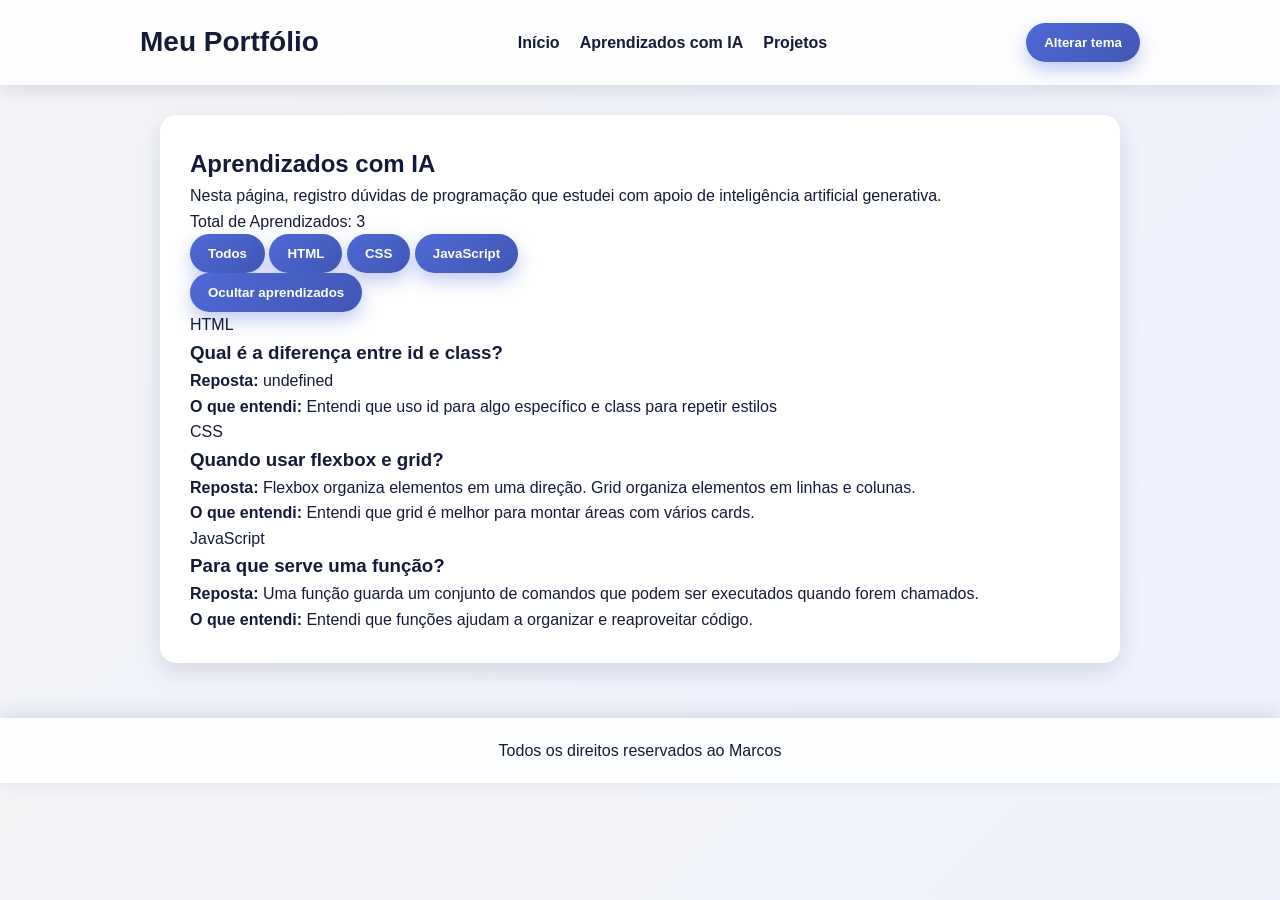
==== aprendizados.html @ 8c4aa773 "feat: estilização feita com o chatgpt" ====
<!-- aprendizados.html -->
<!DOCTYPE html>
<html lang="pt-BR">

<head>
    <meta charset="UTF-8">
    <meta name="viewport" content="width=device-width, initial-scale=1.0">
    <title>Aprendizados com IA</title>
    <link rel="stylesheet" href="style.css">
</head>

<body>
    <header>
        <nav>
            <h1>Meu Portfólio</h1>

            <ul>
                <li><a href="index.html">Início</a></li>
                <li><a href="aprendizados.html">Aprendizados com IA</a></li>
                <li><a href="projetos.html">Projetos</a></li>
            </ul>

            <button type="button" onclick="alterarTema()">Alterar tema</button>
        </nav>
    </header>

    <main>
        <section>
            <h2>Aprendizados com IA</h2>
            <p>Nesta página, registro dúvidas de programação que estudei com apoio de inteligência artificial generativa.</p>
            
            <p id="contadorAprendizados"></p>
            
            <div class="filtros">
                <button onclick="filtrarAprendizado('Todos')">Todos</button>
                <button onclick="filtrarAprendizado('HTML')">HTML</button>
                <button onclick="filtrarAprendizado('CSS')">CSS</button>
                <button onclick="filtrarAprendizado('JavaScript')">JavaScript</button>
            </div>
            
            <button onclick="mostrarOcultarAprendizados()" id="botaoAprendizados">
                Ocultar aprendizados
            </button>
            <div id="listaAprendizados" class="cards-aprendizados"></div>
        </section>
    </main>

    <footer>
        <p>Todos os direitos reservados ao Marcos</p>
    </footer>

    <script src="script.js"></script>
</body>

</html>
---- style.css ----
/* reiniciando formatação */
*{
    margin: 0;
    padding: 0;
    box-sizing: border-box;
}

:root{
    --cor-principal: #4E6AD7;
    --cor-secundaria: #4057B3;
    --cor-destaque: #32438A;
    --cor-escura: #232F61;
    --cor-fundo-escuro: #141B38;

    --fundo: #f3f4f6;
    --texto: #141B38;
    --cabecalho: rgba(255, 255, 255, 0.9);
    --secao: white;
    --card: #f9fafb;
    --hover-card: #eef2ff;
    --sombra: rgba(20, 27, 56, 0.12);
}

body.tema-escuro{
    --fundo: #141B38;
    --texto: #f3f4f6;
    --cabecalho: rgba(35, 47, 97, 0.95);
    --secao: #232F61;
    --card: #32438A;
    --hover-card: #4057B3;
    --sombra: rgba(0, 0, 0, 0.35);
}

body{
    font-family: Arial, Helvetica, sans-serif;
    background: linear-gradient(135deg, var(--fundo), var(--hover-card));
    color: var(--texto);
    line-height: 1.6;
    transition: background-color 0.3s, color 0.3s;
}

header {
    background-color: var(--cabecalho);
    color: var(--texto);
    padding: 20px;
    box-shadow: 0 4px 20px var(--sombra);
    position: sticky;
    top: 0;
    z-index: 10;
    backdrop-filter: blur(10px);
}

.foto-perfil{
    width: 300px;
    height: 300px;
    border-radius: 50%;
    margin-bottom: 20px;
    border: 4px solid var(--cor-principal);
    object-fit: cover;
    object-position: top;
    box-shadow: 0 10px 30px var(--sombra);
    transition: 0.3s;
}

.foto-perfil:hover{
    transform: scale(1.05) rotate(2deg);
    border-color: var(--cor-secundaria);
}

nav{
    max-width: 1000px;
    display: flex;
    margin: 0 auto;
    justify-content: space-between;
    align-items: center;
    flex-wrap: wrap;
}

nav h1{
    font-size: 28px;
    color: var(--texto);
}

nav ul{
    list-style: none;
    display: flex;
    gap: 20px;
    flex-wrap: wrap;
}

nav a {
    color: var(--texto);
    text-decoration: none;
    font-weight: bold;
    position: relative;
}

nav a::after{
    content: "";
    width: 0;
    height: 3px;
    background-color: var(--cor-principal);
    position: absolute;
    left: 0;
    bottom: -6px;
    border-radius: 10px;
    transition: 0.3s;
}

nav a:hover::after{
    width: 100%;
}

main{
    max-width: 1000px;
    margin: 0 auto;
    padding: 30px 20px;
}

section{
    background-color: var(--secao);
    margin-bottom: 25px;
    padding: 30px;
    border-radius: 16px;
    box-shadow: 0 8px 25px var(--sombra);
    transition: 0.3s;
}

section:hover{
    transform: translateY(-3px);
}

.banner {
    text-align: center;
    padding: 60px 30px;
    border: 1px solid rgba(78, 106, 215, 0.25);
}

.banner h2{
    font-size: 34px;
    margin-bottom: 15px;
    color: var(--texto);
}

.banner p{
    margin-bottom: 20px;
}

button{
    background: linear-gradient(135deg, var(--cor-principal), var(--cor-secundaria));
    color:white;
    padding: 12px 18px;
    border: none;
    border-radius: 999px;
    cursor: pointer;
    font-weight: bold;
    box-shadow: 0 8px 18px rgba(78, 106, 215, 0.35);
    transition: 0.3s;
}

button:hover{
    background: linear-gradient(135deg, var(--cor-secundaria), var(--cor-destaque));
    transform: translateY(-3px);
    box-shadow: 0 12px 25px rgba(78, 106, 215, 0.45);
}

.icone-tecnologia{
    width: 60px;
    height: 60px;
    margin-bottom: 10px;
    object-fit: contain;
    transition: 0.3s;
}

.cards{
    display: grid;
    grid-template-columns: repeat(2, 1fr);
    gap: 20px;
    margin-top: 20px;
}

.card,
.projeto{
    background-color: var(--card);
    padding: 20px;
    border-left: 5px solid var(--cor-principal);
    border-radius: 14px;
    display: flex;
    align-items: center;
    gap: 15px;
    transition: 0.3s;
    cursor: pointer;
    box-shadow: 0 6px 18px var(--sombra);
}

.card:hover,
.projeto:hover{
    transform: translateY(-7px) scale(1.02);
    box-shadow: 0 14px 30px var(--sombra);
    background-color: var(--hover-card);
    border-left-color: var(--cor-secundaria);
}

.card:hover .icone-tecnologia{
    transform: scale(1.12) rotate(-5deg);
}

.card h3,
.card p,
.projeto h3,
.projeto p{
    color: var(--texto);
    margin-bottom: 10px;
}

.card h3,
.projeto h3{
    color: var(--texto);
}

#contato a{
    color: var(--cor-principal);
    font-weight: bold;
    text-decoration: none;
}

#contato a:hover{
    color: var(--cor-secundaria);
    text-decoration: underline;
}

footer {
    text-align: center;
    background-color: var(--cabecalho);
    color: var(--texto);
    padding: 20px;
    box-shadow: 0 -4px 20px var(--sombra);
}

@media (max-width: 700px){
    nav{
        flex-direction: column;
        gap: 15px;
    }

    nav ul{
        justify-content: center;
    }

    .cards{
        grid-template-columns: 1fr;
    }

    .banner h2{
        font-size: 26px;
    }

    section{
        padding: 24px;
    }
}
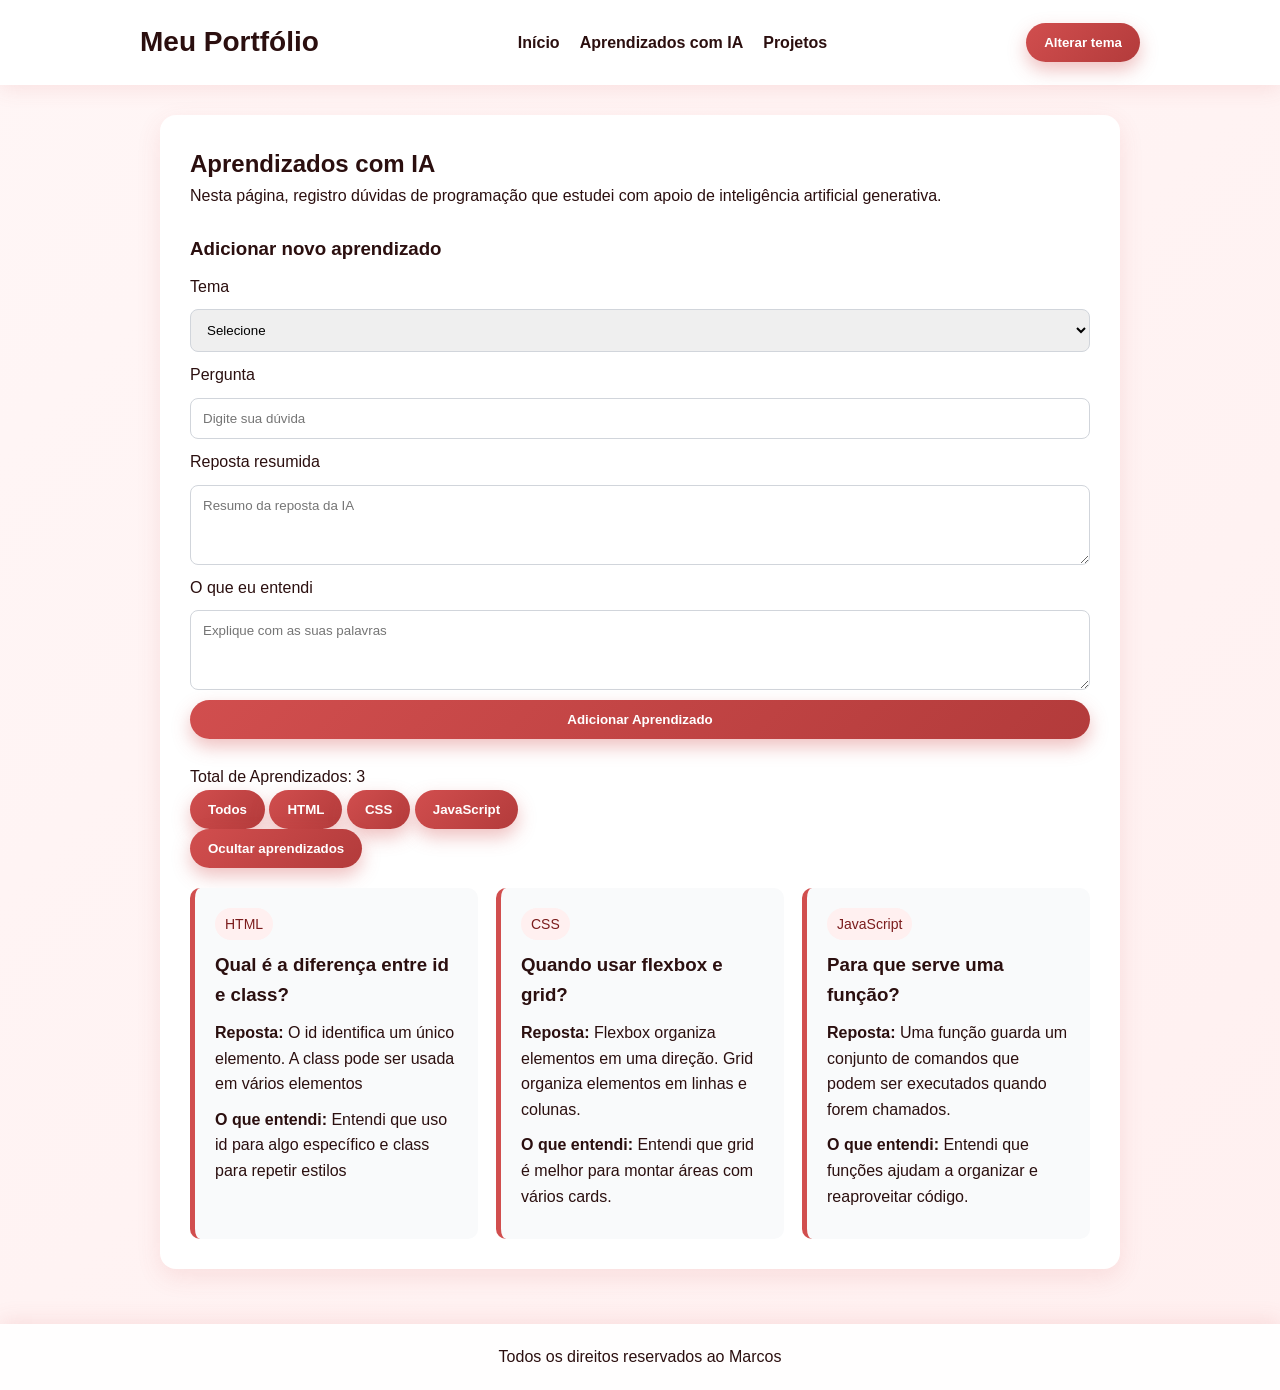
==== commit 63b81b20: "modificações feitas com copilot" ====
--- a/aprendizados.html
+++ b/aprendizados.html
@@ -29,6 +29,29 @@
             <h2>Aprendizados com IA</h2>
             <p>Nesta página, registro dúvidas de programação que estudei com apoio de inteligência artificial generativa.</p>
             
+            <form class="form-aprendizado" onsubmit="return adicionarAprendizado(event)">
+                <h3>Adicionar novo aprendizado</h3>
+
+                <label for="tema">Tema</label>
+                <select id="tema">
+                    <option value="">Selecione</option>
+                    <option value="HTML">HTML</option>
+                    <option value="CSS">CSS</option>
+                    <option value="JavaScript">JavaScript</option>
+                </select>
+
+                <label for="pergunta">Pergunta</label>
+                <input type="text" id="pergunta" placeholder="Digite sua dúvida">
+
+                <label for="resposta">Reposta resumida</label>
+                <textarea id="resposta" placeholder="Resumo da reposta da IA"></textarea>
+
+                <label for="entendimento">O que eu entendi</label>
+                <textarea id="entendimento" placeholder="Explique com as suas palavras"></textarea>
+
+                <button type="submit">Adicionar Aprendizado</button>
+            </form>
+
             <p id="contadorAprendizados"></p>
             
             <div class="filtros">
--- a/style.css
+++ b/style.css
@@ -6,28 +6,28 @@
 }
 
 :root{
-    --cor-principal: #4E6AD7;
-    --cor-secundaria: #4057B3;
-    --cor-destaque: #32438A;
-    --cor-escura: #232F61;
-    --cor-fundo-escuro: #141B38;
-
-    --fundo: #f3f4f6;
-    --texto: #141B38;
-    --cabecalho: rgba(255, 255, 255, 0.9);
+    --cor-principal: #D14E4E;
+    --cor-secundaria: #B33B3B;
+    --cor-destaque: #8A2B2B;
+    --cor-escura: #5C1E1E;
+    --cor-fundo-escuro: #2B0F0F;
+
+    --fundo: #fff6f6;
+    --texto: #2B0F0F;
+    --cabecalho: rgba(255, 255, 255, 0.95);
     --secao: white;
-    --card: #f9fafb;
-    --hover-card: #eef2ff;
-    --sombra: rgba(20, 27, 56, 0.12);
+    --card: #fff6f6;
+    --hover-card: #fff0f0;
+    --sombra: rgba(209, 78, 78, 0.12);
 }
 
 body.tema-escuro{
-    --fundo: #141B38;
-    --texto: #f3f4f6;
-    --cabecalho: rgba(35, 47, 97, 0.95);
-    --secao: #232F61;
-    --card: #32438A;
-    --hover-card: #4057B3;
+    --fundo: #2B0F0F;
+    --texto: #fff6f6;
+    --cabecalho: rgba(97, 20, 20, 0.95);
+    --secao: #5C1E1E;
+    --card: #8A2B2B;
+    --hover-card: #B33B3B;
     --sombra: rgba(0, 0, 0, 0.35);
 }
 
@@ -133,7 +133,7 @@
 .banner {
     text-align: center;
     padding: 60px 30px;
-    border: 1px solid rgba(78, 106, 215, 0.25);
+    border: 1px solid rgba(209, 78, 78, 0.25);
 }
 
 .banner h2{
@@ -154,14 +154,14 @@
     border-radius: 999px;
     cursor: pointer;
     font-weight: bold;
-    box-shadow: 0 8px 18px rgba(78, 106, 215, 0.35);
+    box-shadow: 0 8px 18px rgba(209, 78, 78, 0.35);
     transition: 0.3s;
 }
 
 button:hover{
     background: linear-gradient(135deg, var(--cor-secundaria), var(--cor-destaque));
     transform: translateY(-3px);
-    box-shadow: 0 12px 25px rgba(78, 106, 215, 0.45);
+    box-shadow: 0 12px 25px rgba(209, 78, 78, 0.45);
 }
 
 .icone-tecnologia{
@@ -218,6 +218,71 @@
     color: var(--texto);
 }
 
+.form-aprendizado{
+    display: flex;
+    flex-direction: column;
+    gap: 10px;
+    margin: 25px 0;
+}
+
+.form-aprendizado input,
+.form-aprendizado textarea,
+.form-aprendizado select {
+    padding: 12px;
+    border: 1px solid #d1d5db;
+    border-radius: 8px;
+    font-family: Arial, sans-serif;
+}
+
+.form-aprendizado textarea{
+    min-height: 80px;
+    resize: vertical;
+}
+
+.cards-aprendizados {
+    display: grid;
+    grid-template-columns: repeat(3, 1fr);
+    gap: 18px;
+    margin-top: 20px;
+}
+
+.aprendizado {
+    background-color: #f9fafb;
+    padding: 20px;
+    border-radius: 10px;
+    border-left: 5px solid var(--cor-principal);
+}
+
+.tema-escuro .aprendizado {
+    background-color: #5C1E1E;
+    color: #fff6f6;
+    border-left-color: var(--cor-principal);
+}
+
+.aprendizado span {
+    display: inline-block;
+    background-color: #fff0f0;
+    color: #7b1c1c;
+    padding: 5px 10px;
+    border-radius: 20px;
+    font-size: 14px;
+    margin-bottom: 10px;
+}
+
+.tema-escuro .aprendizado span {
+    background-color: #5c0f0f;
+    color: #fff0f0;
+}
+
+.aprendizado h3,
+.aprendizado p {
+    margin-bottom:10px;
+}
+
+.oculto{
+    display: none;
+}
+
 #contato a{
     color: var(--cor-principal);
     font-weight: bold;
@@ -251,6 +316,10 @@
         grid-template-columns: 1fr;
     }
 
+    .cards-aprendizados {
+        grid-template-columns: 1fr;
+    }
+
     .banner h2{
         font-size: 26px;
     }
